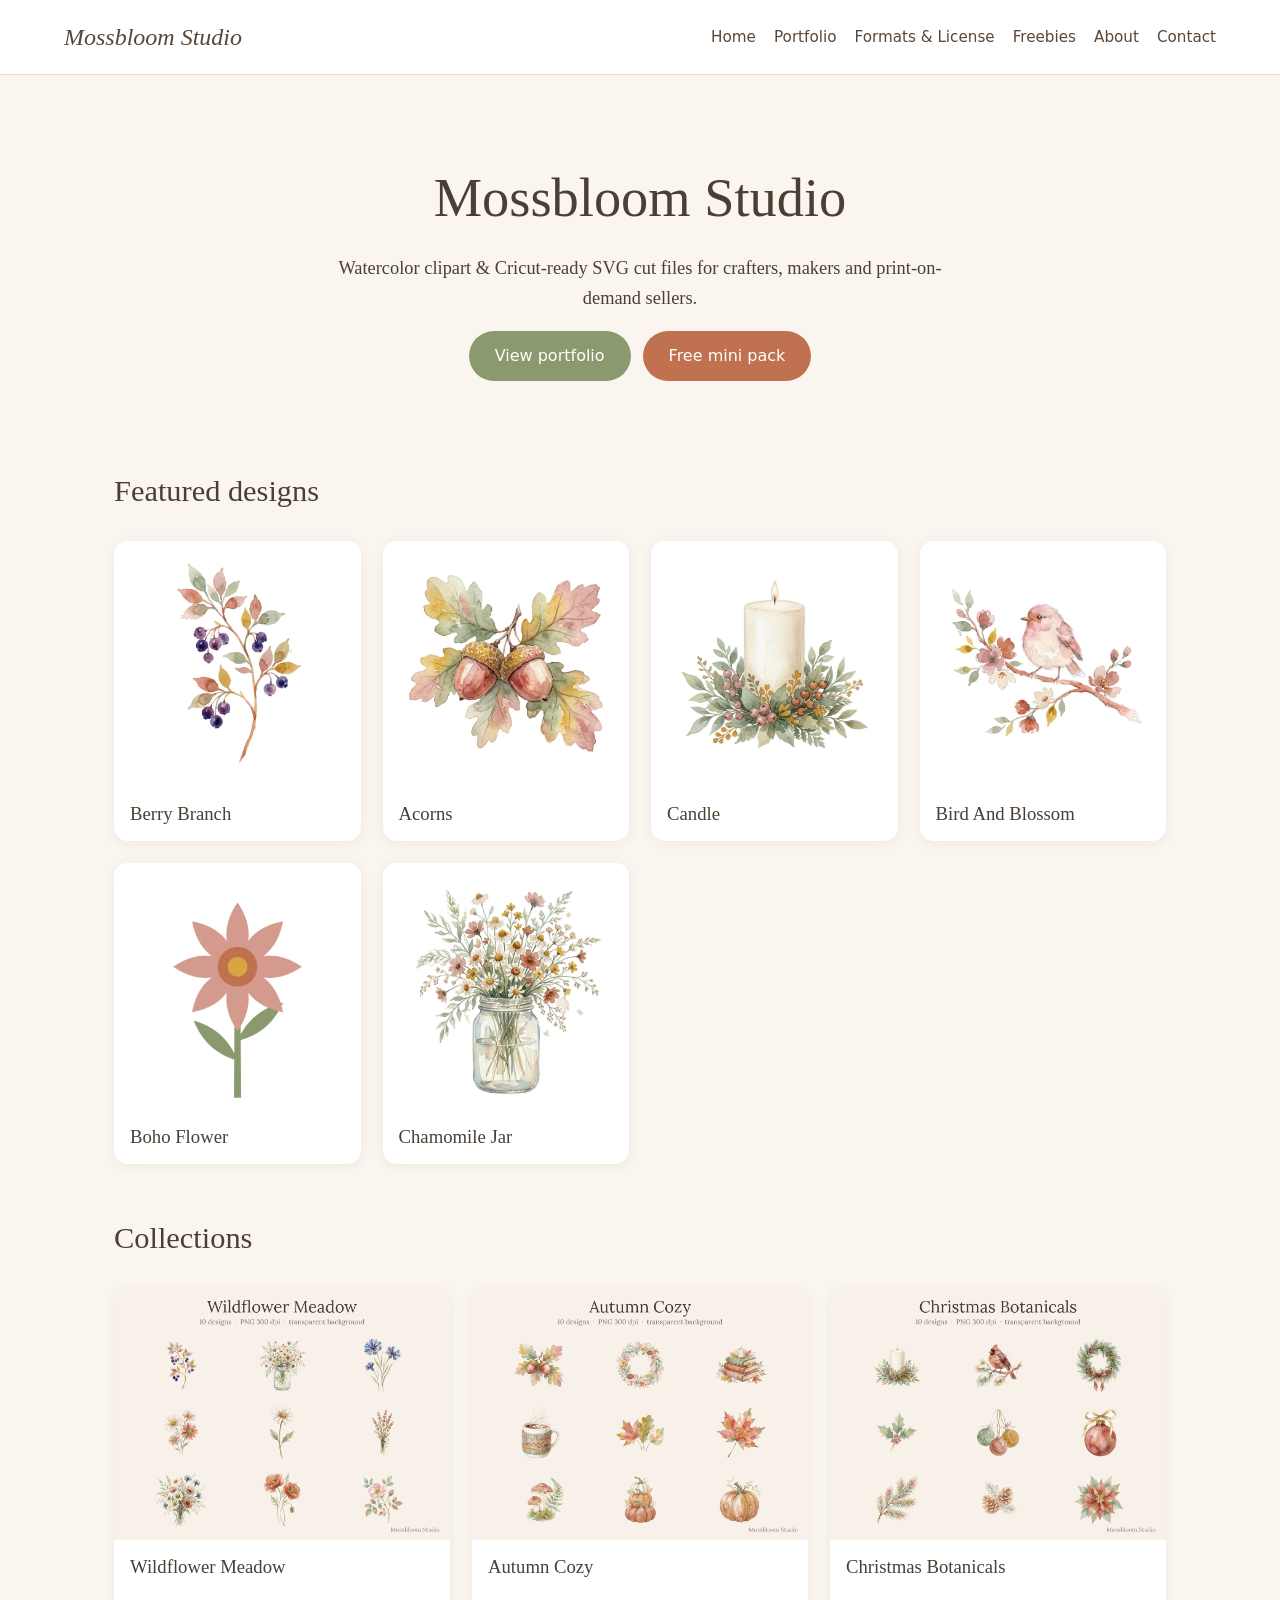
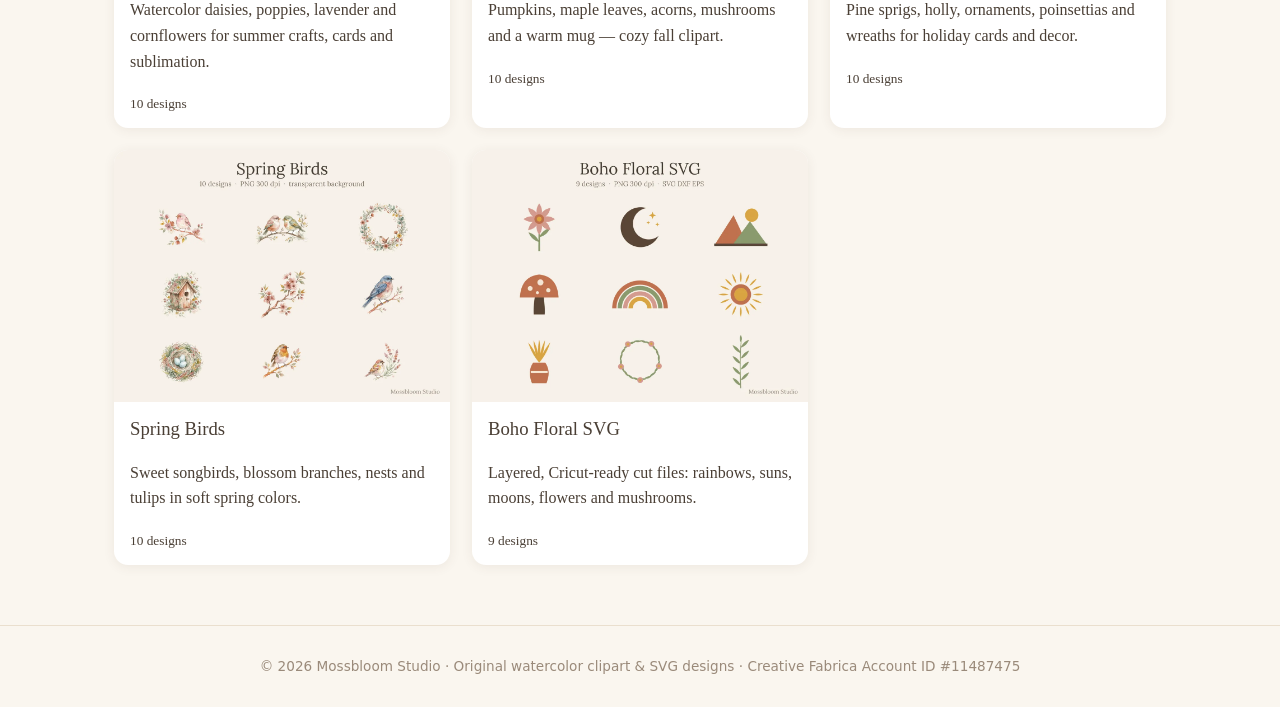
==== index.html @ dd39b62c "Mossbloom Studio portfolio" ====
<!doctype html><html lang="en"><head><meta charset="utf-8"><meta name="viewport" content="width=device-width,initial-scale=1">
<title>Watercolor Clipart & SVG Cut Files | Mossbloom Studio</title><meta name="description" content="Watercolor clipart & Cricut-ready SVG cut files for crafters, makers and print-on-demand sellers."><meta name="author" content="Mossbloom Studio">
<meta property="og:title" content="Watercolor Clipart & SVG Cut Files | Mossbloom Studio"><meta property="og:description" content="Watercolor clipart & Cricut-ready SVG cut files for crafters, makers and print-on-demand sellers."><meta property="og:type" content="website"><meta property="og:image" content="img/wildflower-meadow/cover.webp">
<link rel="icon" href="favicon.png"><link rel="stylesheet" href="style.css"></head><body>
<header><a class="logo" href="index.html">Mossbloom Studio</a><nav><a href="index.html">Home</a><a href="portfolio.html">Portfolio</a><a href="license.html">Formats & License</a><a href="freebies.html">Freebies</a><a href="about.html">About</a><a href="contact.html">Contact</a></nav></header><main><section class="hero"><h1>Mossbloom Studio</h1><p>Watercolor clipart & Cricut-ready SVG cut files for crafters, makers and print-on-demand sellers.</p><a class="btn" href="portfolio.html">View portfolio</a><a class="btn alt" href="freebies.html">Free mini pack</a></section>
<h2>Featured designs</h2><div class="grid"><a class="card" href="collections/wildflower-meadow.html"><img loading="lazy" src="img/wildflower-meadow/berry-branch.webp" alt="Berry Branch watercolor clipart"><div><h3>Berry Branch</h3></div></a><a class="card" href="collections/autumn-cozy.html"><img loading="lazy" src="img/autumn-cozy/acorns.webp" alt="Acorns watercolor clipart"><div><h3>Acorns</h3></div></a><a class="card" href="collections/christmas-botanicals.html"><img loading="lazy" src="img/christmas-botanicals/candle.webp" alt="Candle watercolor clipart"><div><h3>Candle</h3></div></a><a class="card" href="collections/spring-birds.html"><img loading="lazy" src="img/spring-birds/bird-and-blossom.webp" alt="Bird And Blossom watercolor clipart"><div><h3>Bird And Blossom</h3></div></a><a class="card" href="collections/boho-floral-svg.html"><img loading="lazy" src="img/boho-floral-svg/boho-flower.webp" alt="Boho Flower watercolor clipart"><div><h3>Boho Flower</h3></div></a><a class="card" href="collections/wildflower-meadow.html"><img loading="lazy" src="img/wildflower-meadow/chamomile-jar.webp" alt="Chamomile Jar watercolor clipart"><div><h3>Chamomile Jar</h3></div></a></div><h2>Collections</h2><div class="grid big"><a class="card wide" href="collections/wildflower-meadow.html"><img loading="lazy" src="img/wildflower-meadow/cover.webp" alt="Wildflower Meadow collection preview"><div><h3>Wildflower Meadow</h3><p>Watercolor daisies, poppies, lavender and cornflowers for summer crafts, cards and sublimation.</p><small>10 designs</small></div></a><a class="card wide" href="collections/autumn-cozy.html"><img loading="lazy" src="img/autumn-cozy/cover.webp" alt="Autumn Cozy collection preview"><div><h3>Autumn Cozy</h3><p>Pumpkins, maple leaves, acorns, mushrooms and a warm mug — cozy fall clipart.</p><small>10 designs</small></div></a><a class="card wide" href="collections/christmas-botanicals.html"><img loading="lazy" src="img/christmas-botanicals/cover.webp" alt="Christmas Botanicals collection preview"><div><h3>Christmas Botanicals</h3><p>Pine sprigs, holly, ornaments, poinsettias and wreaths for holiday cards and decor.</p><small>10 designs</small></div></a><a class="card wide" href="collections/spring-birds.html"><img loading="lazy" src="img/spring-birds/cover.webp" alt="Spring Birds collection preview"><div><h3>Spring Birds</h3><p>Sweet songbirds, blossom branches, nests and tulips in soft spring colors.</p><small>10 designs</small></div></a><a class="card wide" href="collections/boho-floral-svg.html"><img loading="lazy" src="img/boho-floral-svg/cover.webp" alt="Boho Floral SVG collection preview"><div><h3>Boho Floral SVG</h3><p>Layered, Cricut-ready cut files: rainbows, suns, moons, flowers and mushrooms.</p><small>9 designs</small></div></a></div></main>
<footer>© 2026 Mossbloom Studio · Original watercolor clipart &amp; SVG designs · Creative Fabrica Account ID #11487475</footer></body></html>
---- style.css ----
*{box-sizing:border-box}body{margin:0;font-family:Georgia,'Lora',serif;color:#4a3f35;background:#faf6ef;line-height:1.6}
a{color:#8a6a4f}header{display:flex;flex-wrap:wrap;justify-content:space-between;align-items:center;padding:18px 5vw;background:#fff;border-bottom:1px solid #eadfce;position:sticky;top:0;z-index:5}
.logo{font-size:1.5rem;text-decoration:none;color:#5b4636;font-style:italic}nav a{margin-left:18px;text-decoration:none;color:#5b4636;font-family:system-ui,sans-serif;font-size:.95rem}nav a:hover{color:#c0714f}
main{max-width:1180px;margin:0 auto;padding:30px 5vw 60px}.hero{text-align:center;padding:50px 0 30px}.hero h1{font-size:clamp(2rem,5vw,3.4rem);margin:0;font-weight:500}.hero p{font-size:1.15rem;max-width:640px;margin:12px auto}
.btn{display:inline-block;background:#8a9a6e;color:#fff;padding:12px 26px;border-radius:30px;text-decoration:none;font-family:system-ui,sans-serif;margin:6px}.btn.alt{background:#c0714f}
.grid{display:grid;grid-template-columns:repeat(auto-fill,minmax(240px,1fr));gap:22px}.grid.big{grid-template-columns:repeat(auto-fill,minmax(320px,1fr))}
.card{background:#fff;border-radius:14px;overflow:hidden;box-shadow:0 2px 12px rgba(90,70,50,.08);text-decoration:none;color:inherit}.card img{width:100%;display:block;aspect-ratio:1;object-fit:contain;background:#fff}.card.wide img{aspect-ratio:4/3;object-fit:cover}
.card div{padding:12px 16px}.card h3{margin:0;font-weight:500}h2{font-weight:500;font-size:1.9rem;margin-top:50px}
.note{background:#fff;border-left:4px solid #8a9a6e;padding:14px 20px;border-radius:8px}.cfid{font-size:1.15rem;font-weight:bold;background:#f3ead9;padding:12px 18px;border-radius:8px;display:inline-block}
table{border-collapse:collapse;width:100%;background:#fff}td,th{border:1px solid #eadfce;padding:10px;text-align:left}
footer{text-align:center;padding:30px;color:#9a8a7a;font-family:system-ui,sans-serif;font-size:.85rem;border-top:1px solid #eadfce}
@media(max-width:640px){nav a{margin:0 12px 0 0}header{gap:8px}}
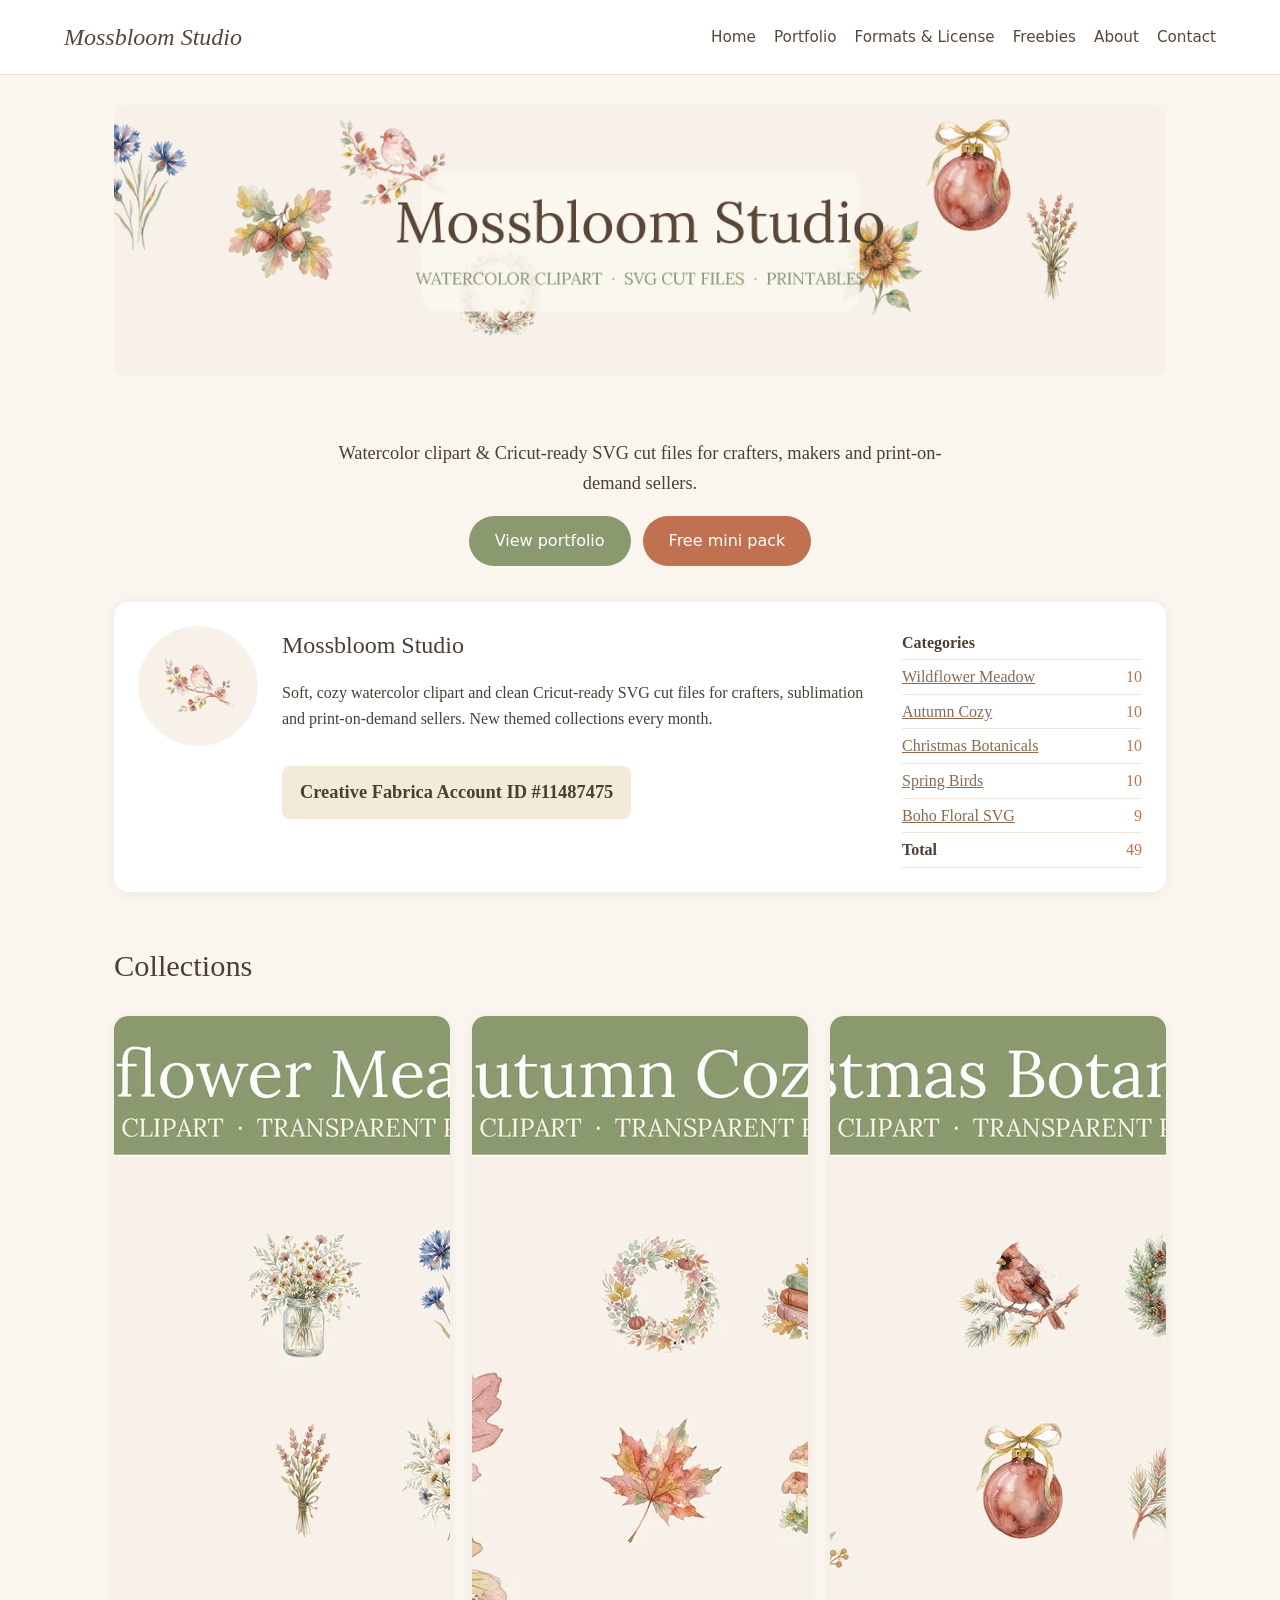
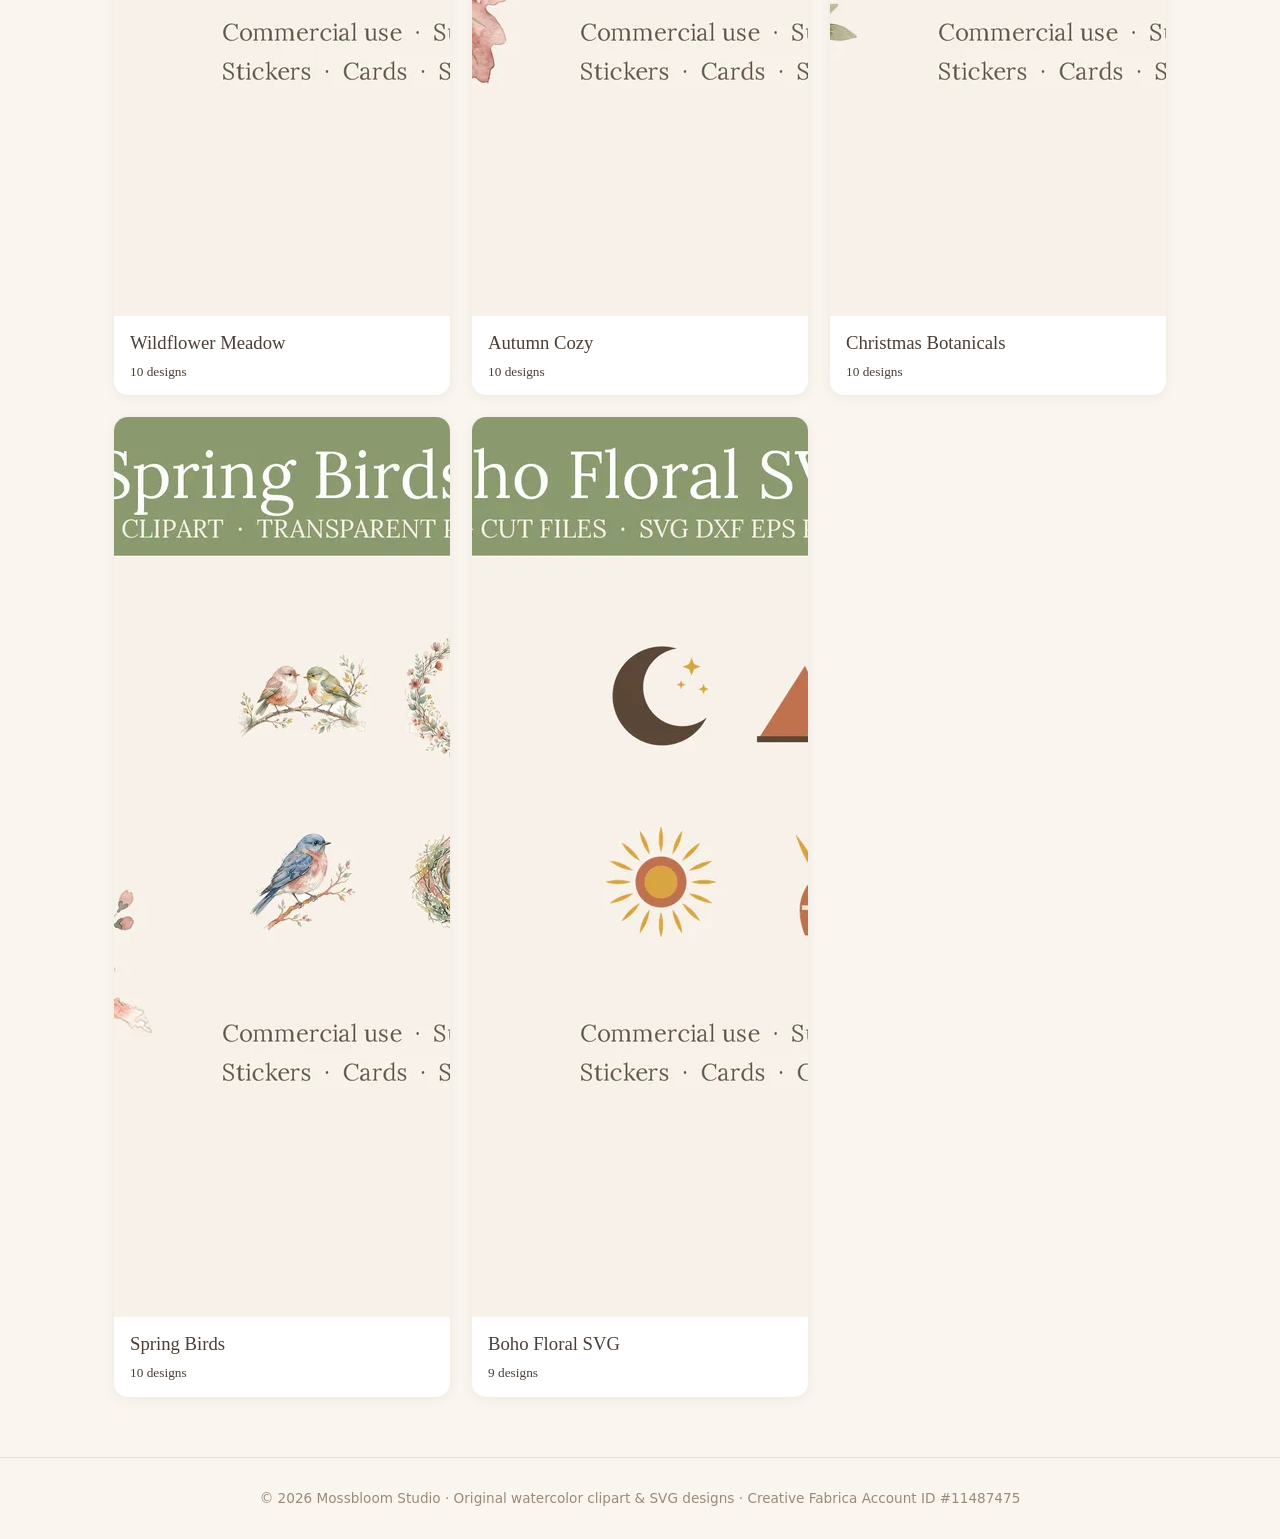
==== commit 36e15c58: "Banner, profile block, cover-sheet featured cards" ====
--- a/index.html
+++ b/index.html
@@ -2,6 +2,6 @@
 <title>Watercolor Clipart & SVG Cut Files | Mossbloom Studio</title><meta name="description" content="Watercolor clipart & Cricut-ready SVG cut files for crafters, makers and print-on-demand sellers."><meta name="author" content="Mossbloom Studio">
 <meta property="og:title" content="Watercolor Clipart & SVG Cut Files | Mossbloom Studio"><meta property="og:description" content="Watercolor clipart & Cricut-ready SVG cut files for crafters, makers and print-on-demand sellers."><meta property="og:type" content="website"><meta property="og:image" content="img/wildflower-meadow/cover.webp">
 <link rel="icon" href="favicon.png"><link rel="stylesheet" href="style.css"></head><body>
-<header><a class="logo" href="index.html">Mossbloom Studio</a><nav><a href="index.html">Home</a><a href="portfolio.html">Portfolio</a><a href="license.html">Formats & License</a><a href="freebies.html">Freebies</a><a href="about.html">About</a><a href="contact.html">Contact</a></nav></header><main><section class="hero"><h1>Mossbloom Studio</h1><p>Watercolor clipart & Cricut-ready SVG cut files for crafters, makers and print-on-demand sellers.</p><a class="btn" href="portfolio.html">View portfolio</a><a class="btn alt" href="freebies.html">Free mini pack</a></section>
-<h2>Featured designs</h2><div class="grid"><a class="card" href="collections/wildflower-meadow.html"><img loading="lazy" src="img/wildflower-meadow/berry-branch.webp" alt="Berry Branch watercolor clipart"><div><h3>Berry Branch</h3></div></a><a class="card" href="collections/autumn-cozy.html"><img loading="lazy" src="img/autumn-cozy/acorns.webp" alt="Acorns watercolor clipart"><div><h3>Acorns</h3></div></a><a class="card" href="collections/christmas-botanicals.html"><img loading="lazy" src="img/christmas-botanicals/candle.webp" alt="Candle watercolor clipart"><div><h3>Candle</h3></div></a><a class="card" href="collections/spring-birds.html"><img loading="lazy" src="img/spring-birds/bird-and-blossom.webp" alt="Bird And Blossom watercolor clipart"><div><h3>Bird And Blossom</h3></div></a><a class="card" href="collections/boho-floral-svg.html"><img loading="lazy" src="img/boho-floral-svg/boho-flower.webp" alt="Boho Flower watercolor clipart"><div><h3>Boho Flower</h3></div></a><a class="card" href="collections/wildflower-meadow.html"><img loading="lazy" src="img/wildflower-meadow/chamomile-jar.webp" alt="Chamomile Jar watercolor clipart"><div><h3>Chamomile Jar</h3></div></a></div><h2>Collections</h2><div class="grid big"><a class="card wide" href="collections/wildflower-meadow.html"><img loading="lazy" src="img/wildflower-meadow/cover.webp" alt="Wildflower Meadow collection preview"><div><h3>Wildflower Meadow</h3><p>Watercolor daisies, poppies, lavender and cornflowers for summer crafts, cards and sublimation.</p><small>10 designs</small></div></a><a class="card wide" href="collections/autumn-cozy.html"><img loading="lazy" src="img/autumn-cozy/cover.webp" alt="Autumn Cozy collection preview"><div><h3>Autumn Cozy</h3><p>Pumpkins, maple leaves, acorns, mushrooms and a warm mug — cozy fall clipart.</p><small>10 designs</small></div></a><a class="card wide" href="collections/christmas-botanicals.html"><img loading="lazy" src="img/christmas-botanicals/cover.webp" alt="Christmas Botanicals collection preview"><div><h3>Christmas Botanicals</h3><p>Pine sprigs, holly, ornaments, poinsettias and wreaths for holiday cards and decor.</p><small>10 designs</small></div></a><a class="card wide" href="collections/spring-birds.html"><img loading="lazy" src="img/spring-birds/cover.webp" alt="Spring Birds collection preview"><div><h3>Spring Birds</h3><p>Sweet songbirds, blossom branches, nests and tulips in soft spring colors.</p><small>10 designs</small></div></a><a class="card wide" href="collections/boho-floral-svg.html"><img loading="lazy" src="img/boho-floral-svg/cover.webp" alt="Boho Floral SVG collection preview"><div><h3>Boho Floral SVG</h3><p>Layered, Cricut-ready cut files: rainbows, suns, moons, flowers and mushrooms.</p><small>9 designs</small></div></a></div></main>
+<header><a class="logo" href="index.html">Mossbloom Studio</a><nav><a href="index.html">Home</a><a href="portfolio.html">Portfolio</a><a href="license.html">Formats & License</a><a href="freebies.html">Freebies</a><a href="about.html">About</a><a href="contact.html">Contact</a></nav></header><main><img class="banner" src="img/banner.webp" alt="Mossbloom Studio - watercolor clipart, SVG cut files, printables" width="2400" height="620"><section class="hero"><h1 class="sr">Mossbloom Studio</h1><p>Watercolor clipart & Cricut-ready SVG cut files for crafters, makers and print-on-demand sellers.</p><a class="btn" href="portfolio.html">View portfolio</a><a class="btn alt" href="freebies.html">Free mini pack</a></section>
+<section class="profile"><img src="img/avatar.webp" alt="Mossbloom Studio logo" width="120" height="120"><div><h2>Mossbloom Studio</h2><p>Soft, cozy watercolor clipart and clean Cricut-ready SVG cut files for crafters, sublimation and print-on-demand sellers. New themed collections every month.</p><p class="cfid">Creative Fabrica Account ID #11487475</p></div><ul class="cats"><li><b>Categories</b></li><li><a href="collections/wildflower-meadow.html">Wildflower Meadow</a> <span>10</span></li><li><a href="collections/autumn-cozy.html">Autumn Cozy</a> <span>10</span></li><li><a href="collections/christmas-botanicals.html">Christmas Botanicals</a> <span>10</span></li><li><a href="collections/spring-birds.html">Spring Birds</a> <span>10</span></li><li><a href="collections/boho-floral-svg.html">Boho Floral SVG</a> <span>9</span></li><li><b>Total</b> <span>49</span></li></ul></section><h2>Collections</h2><div class="grid big"><a class="card wide" href="collections/wildflower-meadow.html"><img src="img/wildflower-meadow/cover.webp" alt="Wildflower Meadow - 10 designs" width="1200" height="900"><div><h3>Wildflower Meadow</h3><small>10 designs</small></div></a><a class="card wide" href="collections/autumn-cozy.html"><img src="img/autumn-cozy/cover.webp" alt="Autumn Cozy - 10 designs" width="1200" height="900"><div><h3>Autumn Cozy</h3><small>10 designs</small></div></a><a class="card wide" href="collections/christmas-botanicals.html"><img src="img/christmas-botanicals/cover.webp" alt="Christmas Botanicals - 10 designs" width="1200" height="900"><div><h3>Christmas Botanicals</h3><small>10 designs</small></div></a><a class="card wide" href="collections/spring-birds.html"><img src="img/spring-birds/cover.webp" alt="Spring Birds - 10 designs" width="1200" height="900"><div><h3>Spring Birds</h3><small>10 designs</small></div></a><a class="card wide" href="collections/boho-floral-svg.html"><img src="img/boho-floral-svg/cover.webp" alt="Boho Floral SVG - 9 designs" width="1200" height="900"><div><h3>Boho Floral SVG</h3><small>9 designs</small></div></a></div></main>
 <footer>© 2026 Mossbloom Studio · Original watercolor clipart &amp; SVG designs · Creative Fabrica Account ID #11487475</footer></body></html>
--- a/style.css
+++ b/style.css
@@ -1,6 +1,6 @@
 *{box-sizing:border-box}body{margin:0;font-family:Georgia,'Lora',serif;color:#4a3f35;background:#faf6ef;line-height:1.6}
 a{color:#8a6a4f}header{display:flex;flex-wrap:wrap;justify-content:space-between;align-items:center;padding:18px 5vw;background:#fff;border-bottom:1px solid #eadfce;position:sticky;top:0;z-index:5}
-.logo{font-size:1.5rem;text-decoration:none;color:#5b4636;font-style:italic}nav a{margin-left:18px;text-decoration:none;color:#5b4636;font-family:system-ui,sans-serif;font-size:.95rem}nav a:hover{color:#c0714f}
+.banner{width:100%;height:auto;border-radius:14px;display:block}.sr{position:absolute;left:-9999px}.profile{display:grid;grid-template-columns:120px 1fr 240px;gap:24px;align-items:start;background:#fff;border-radius:14px;padding:24px;box-shadow:0 2px 12px rgba(90,70,50,.08)}.profile img{border-radius:50%}.profile h2{margin:0 0 6px;font-size:1.5rem}.cats{list-style:none;margin:0;padding:0}.cats li{display:flex;justify-content:space-between;border-bottom:1px solid #f0e8dc;padding:4px 0}.cats span{color:#c0714f}@media(max-width:800px){.profile{grid-template-columns:1fr}}.logo{font-size:1.5rem;text-decoration:none;color:#5b4636;font-style:italic}nav a{margin-left:18px;text-decoration:none;color:#5b4636;font-family:system-ui,sans-serif;font-size:.95rem}nav a:hover{color:#c0714f}
 main{max-width:1180px;margin:0 auto;padding:30px 5vw 60px}.hero{text-align:center;padding:50px 0 30px}.hero h1{font-size:clamp(2rem,5vw,3.4rem);margin:0;font-weight:500}.hero p{font-size:1.15rem;max-width:640px;margin:12px auto}
 .btn{display:inline-block;background:#8a9a6e;color:#fff;padding:12px 26px;border-radius:30px;text-decoration:none;font-family:system-ui,sans-serif;margin:6px}.btn.alt{background:#c0714f}
 .grid{display:grid;grid-template-columns:repeat(auto-fill,minmax(240px,1fr));gap:22px}.grid.big{grid-template-columns:repeat(auto-fill,minmax(320px,1fr))}
